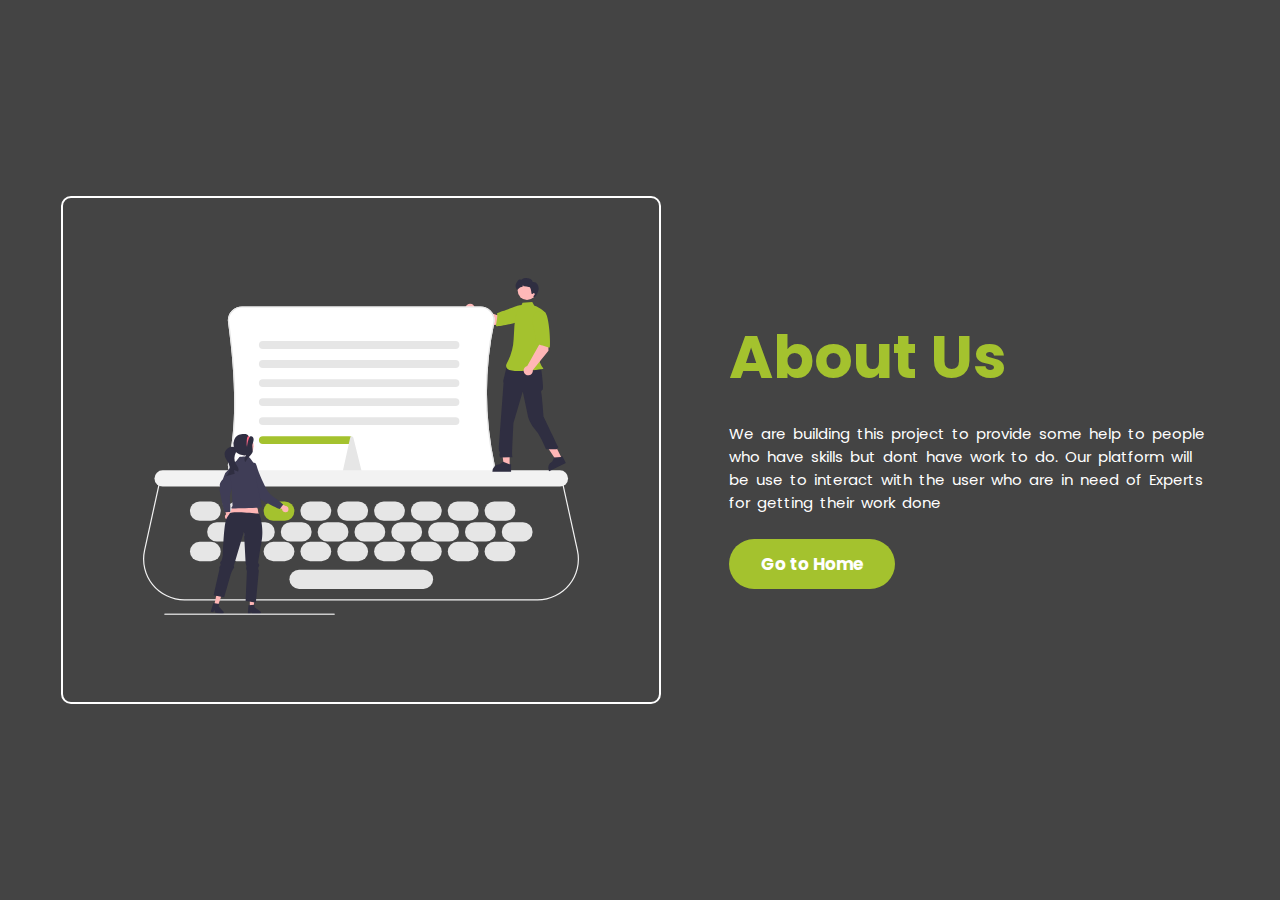
==== about.html @ 86b7fb57 "Added About Page" ====
<!DOCTYPE html>
<html lang="en">

<head>

       <meta charset="UTF-8">
       <meta http-equiv="X-UA-Compatible" content="IE=edge">
       <meta name="viewport" content="width=device-width, initial-scale=1.0">
       <title>Responsive About US Page</title>
       <link rel="stylesheet" type="text/css" href="/CSS/aboutStyle.css">
       <link rel="shortcut icon" href="/Assets/Images/HireUp_favicon.png" type="image/x-icon">

</head>

<body>
       <section class="about">
              <div class="content">
                     <div class="img-box">
                            <img src="/Assets/Images/about.svg" alt="About us">
                     </div>
                     <div class="text">
                            <h1>About Us</h1>
                            <p>We are building this project to provide some help to people who have skills but dont have
                                   work to do. Our platform will be use to interact with the user who are in need of
                                   Experts for getting their work done</p>
                            <button type="button"><a href="/index.html">Go to Home</a></button>
                     </div>
              </div>
       </section>

</body>

</html>
---- CSS/aboutStyle.css ----
@import url("https://fonts.googleapis.com/css2?family=Be+Vietnam+Pro:ital,wght@0,100;0,200;0,300;0,400;0,500;0,600;0,700;0,800;0,900;1,100;1,200;1,300;1,400;1,500;1,600;1,700;1,800;1,900&family=Comfortaa:wght@300;400;500;600;700&family=Montserrat:ital,wght@0,100;0,200;0,300;0,400;0,500;0,600;0,700;0,800;0,900;1,100;1,200;1,300;1,400;1,500;1,600;1,700;1,800;1,900&family=Playfair+Display&family=Poppins:ital,wght@0,100;0,200;0,300;0,500;0,600;0,700;0,800;0,900;1,100;1,200;1,300;1,400;1,500;1,600;1,700;1,800&family=Raleway&display=swap");

:root {
  /* Fonts Variable */
  --comfortaa-400: "Comfortaa", cursive;
  --montserrat-400: "Montserrat", sans-serif;
  --playfair-400: "Playfair Display", serif;
  --poppins-400: "Poppins", sans-serif;
  --raleway-400: "Raleway", sans-serif;
  --vietnam-400: "Be Vietnam Pro", sans-serif;

  /* Color Variable */

  --cl-gray-300: #444;
  --cl-gray-400: #777;
  --cl-gray-500: #333;
  --cl-primary-text-dark: #272727;
  --cl-primary-text-light: #fff;

  /* --cl-accent-200: hsl(268, 39%, 58%); */
  --cl-accent-200: hsl(72, 62%, 77%);
  /* --cl-accent-500: hsl(268, 29%, 48%); */
  --cl-accent-500: hsl(72, 62%, 47%);
  /* --cl-accent-600: hsl(268, 29%, 38%); */
  --cl-accent-600: hsl(72, 62%, 42%);

  /* Font Sizes  */
  --fs-logo: 2rem;
  --fs-primary-400: 1.25rem;
  --fs-heading-700: 2.3rem;
  --fs-heading-mobile-700: 1.7rem;
}
* {
  padding: 0;
  margin: 0;
  box-sizing: border-box;
  font-family: var(--poppins-400);
}
.about {
  width: 100%;
  height: 100vh;
  background-color: var(--cl-gray-300);
  display: flex;
  justify-content: center;
  align-items: center;
}
.about .content img {
  height: auto;
  width: 600px;
  max-width: 100%;
}
.text {
  width: 500px;
  max-width: 100%;
  padding: 0 10px;
}
.content {
  width: 1280px;
  max-width: 95%;
  margin: 0 auto;
  display: flex;
  flex-wrap: wrap;
  align-items: center;
  justify-content: space-around;
}
.text h1 {
  color: var(--cl-accent-500);
  font-size: 60px;
  margin-bottom: 20px;
  text-transform: capitalize;
}

.text p {
  color: #fff;
  font-size: 15px;
  margin-bottom: 28px;
  margin-bottom: 25px;
  word-spacing: 3px;
}
button {
  background-color: var(--cl-accent-500);
  color: #fff;
  border: 2px solid transparent;
  text-decoration: none;
  padding: 10px 30px;
  border-radius: 30px;
  font-size: 17px;
  font-weight: bold;
}
button a {
  text-decoration: none;
  color: #fff;
}
button:hover {
  background-color: var(--cl-accent-600);
  color: #fff;
}
.img-box {
  width: 600px;
  border: 2px solid #fff;
  padding: 80px;
  border-radius: 10px;
}
@media screen and (max-width: 1180px) {
  .about {
    width: 100%;
    height: auto;
    padding: 70px 0px;
  }
}

@media screen and (max-width: 650px) {
  .about .content img {
    margin-bottom: 35px;
  }
  .text h1 {
    font-size: 60px;
    margin-bottom: 25px;
  }
}
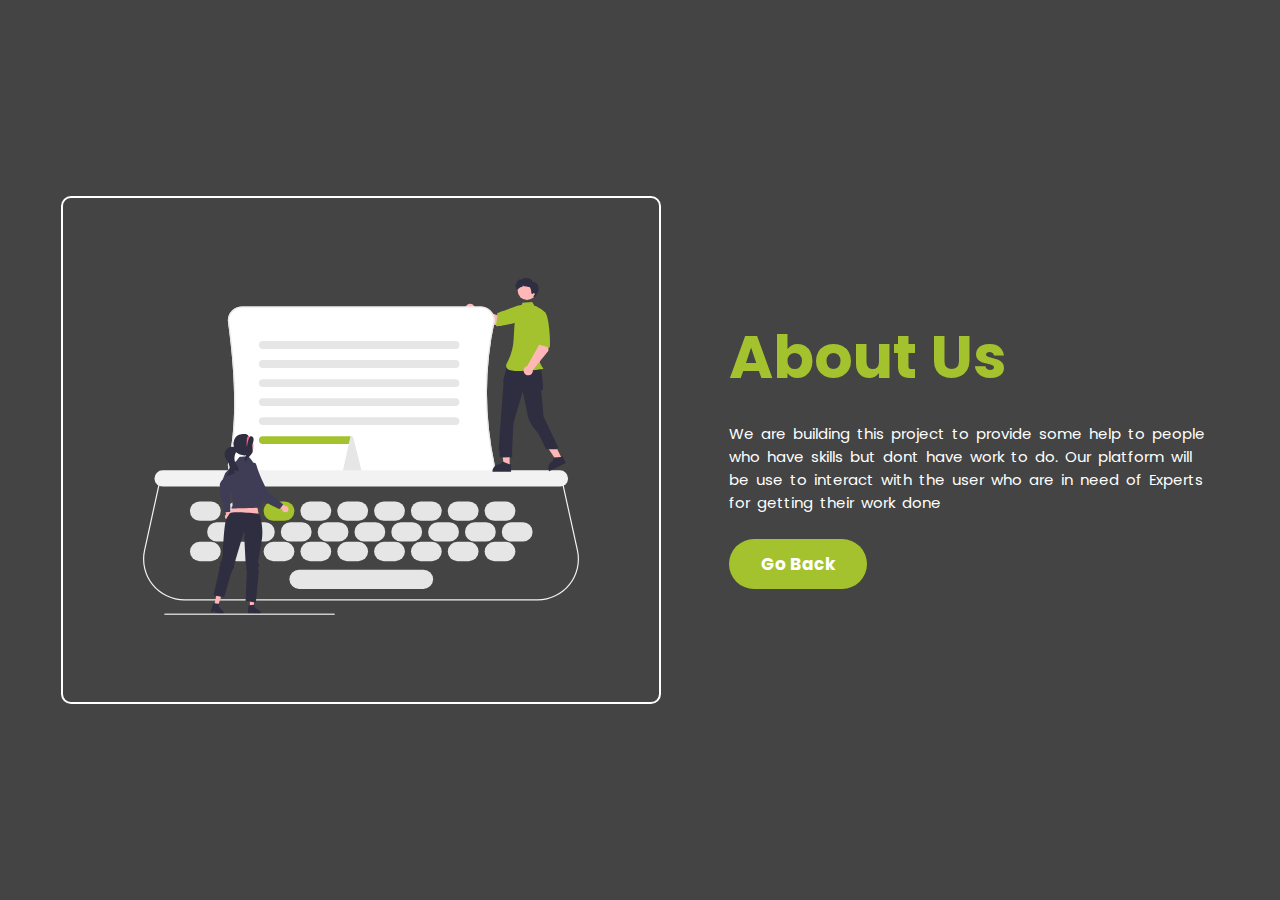
==== commit 77296a50: "Added Favicon" ====
--- a/about.html
+++ b/about.html
@@ -6,7 +6,7 @@
        <meta charset="UTF-8">
        <meta http-equiv="X-UA-Compatible" content="IE=edge">
        <meta name="viewport" content="width=device-width, initial-scale=1.0">
-       <title>Responsive About US Page</title>
+       <title>HireUp | About Us</title>
        <link rel="stylesheet" type="text/css" href="/CSS/aboutStyle.css">
        <link rel="shortcut icon" href="/Assets/Images/HireUp_favicon.png" type="image/x-icon">
 
@@ -23,7 +23,7 @@
                             <p>We are building this project to provide some help to people who have skills but dont have
                                    work to do. Our platform will be use to interact with the user who are in need of
                                    Experts for getting their work done</p>
-                            <button type="button"><a href="/index.html">Go to Home</a></button>
+                            <button type="button"><a href="/index.html">Go Back</a></button>
                      </div>
               </div>
        </section>
--- a/CSS/aboutStyle.css
+++ b/CSS/aboutStyle.css
@@ -110,6 +110,16 @@
 }
 
 @media screen and (max-width: 650px) {
+  * {
+    text-align: center;
+  }
+  .img-box {
+    width: 80%;
+    padding: 15px;
+  }
+  h1 {
+    margin-top: 2rem;
+  }
   .about .content img {
     margin-bottom: 35px;
   }
